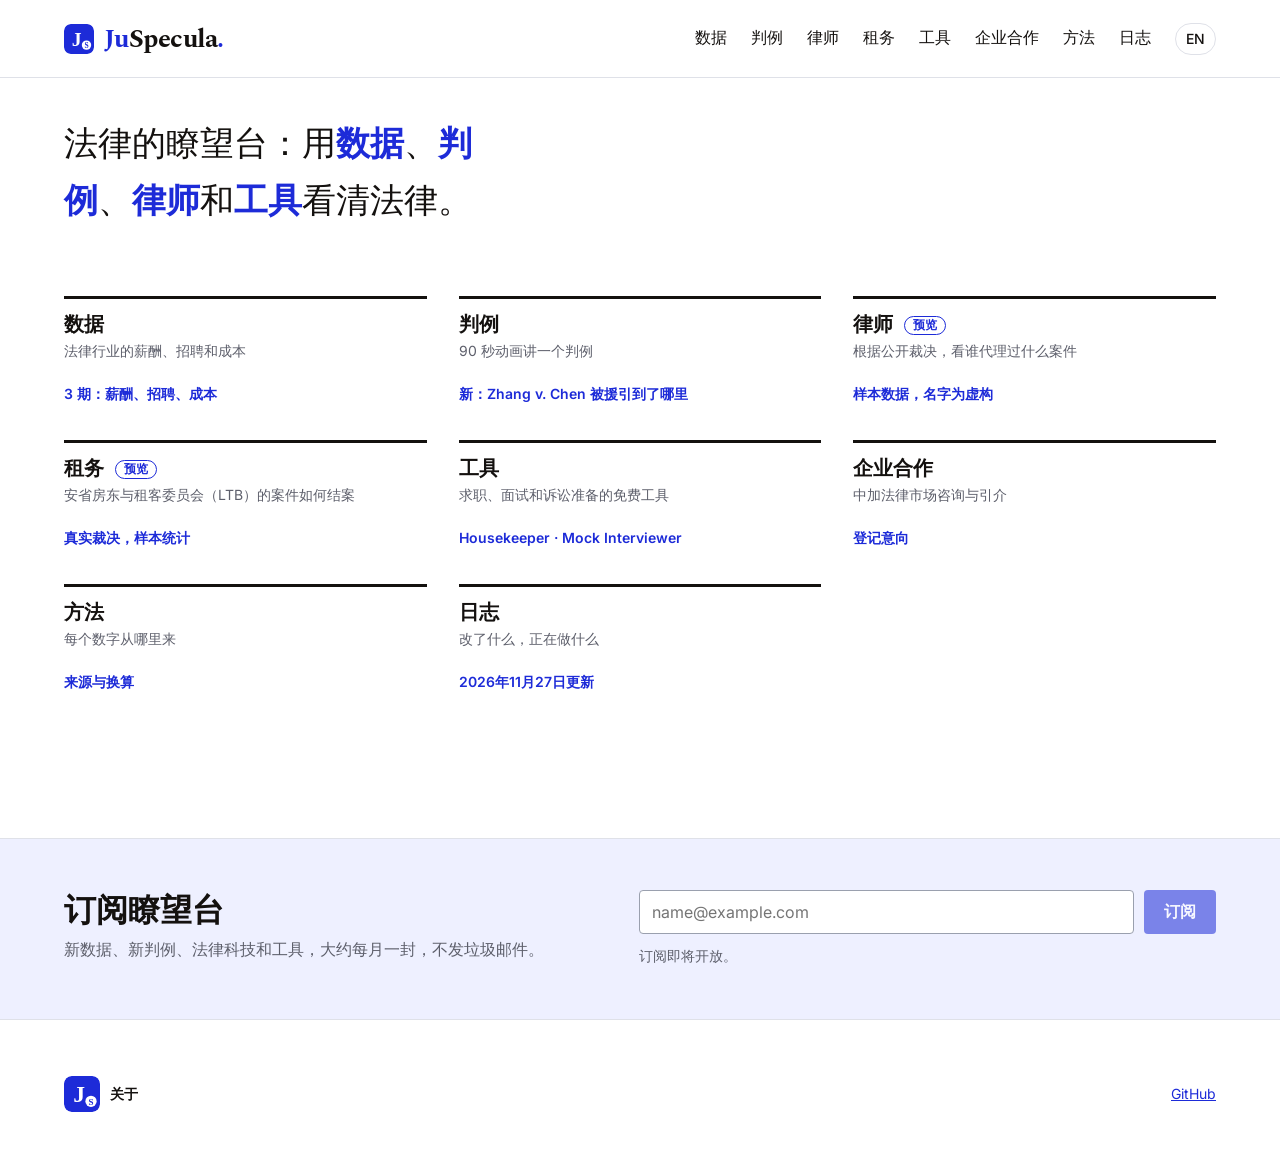
==== zh/index.html @ 6f56e2dc "Redesign: new J+S logo, Business page, newsletter sign-up, Chinese edition at /zh/ Split styles and " ====
<!DOCTYPE html>
<html lang="zh-Hans">
<head>
<meta charset="utf-8">
<meta name="viewport" content="width=device-width, initial-scale=1">
<title>JuSpecula · 法律瞭望台</title>
<meta name="description" content="法律瞭望台：法律市场数据、判例解读、法律科技观察和免费工具，每个数字都有出处。">
<meta property="og:title" content="JuSpecula · 法律瞭望台">
<meta property="og:description" content="法律市场数据、判例解读、法律科技观察和免费工具，每个数字都有出处。">
<meta property="og:type" content="website">
<meta property="og:url" content="https://juspecula.com/zh/">
<link rel="canonical" href="https://juspecula.com/zh/">
<link rel="alternate" hreflang="en" href="https://juspecula.com/">
<link rel="alternate" hreflang="zh-Hans" href="https://juspecula.com/zh/">
<link rel="icon" href="../logo.svg" type="image/svg+xml">
<link rel="apple-touch-icon" href="../apple-touch-icon.png">
<link rel="preconnect" href="https://fonts.googleapis.com">
<link href="https://fonts.googleapis.com/css2?family=Spectral:wght@500;700&family=Inter:wght@400;500;600&display=swap" rel="stylesheet">
<link rel="stylesheet" href="../style.css">
</head>
<body>
<nav aria-label="主导航">
  <a class="logo" href="#home"><img class="mark" src="../logo.svg" alt="" width="30" height="30"><b class="wm"><span>Ju</span>Specula<span>.</span></b></a>
  <a class="l" href="#data">数据</a>
  <a class="l" href="#cases">判例</a>
  <a class="l" href="#lawyers">律师</a>
  <a class="l" href="#ltb">租务</a>
  <a class="l" href="#tools">工具</a>
  <a class="l" href="#business">企业合作</a>
  <a class="l" href="#method">方法</a>
  <a class="l" href="#log">日志</a>
  <a class="lang" href="../" hreflang="en" lang="en">EN</a>
</nav>

<main id="top">
<section class="band intro view" id="home">
  <div class="wrap">
    <p class="lede">法律的瞭望台：用<b>数据</b>、<b>判例</b>、<b>律师</b>和<b>工具</b>看清法律。</p>
    <ul class="toc">
      <li><a href="#data"><b>数据</b><span>法律行业的薪酬、招聘和成本</span><em>3 期：薪酬、招聘、成本</em></a></li>
      <li><a href="#cases"><b>判例</b><span>90 秒动画讲一个判例</span><em>新：Zhang v. Chen 被援引到了哪里</em></a></li>
      <li><a href="#lawyers"><b>律师 <span class="pill">预览</span></b><span>根据公开裁决，看谁代理过什么案件</span><em>样本数据，名字为虚构</em></a></li>
      <li><a href="#ltb"><b>租务 <span class="pill">预览</span></b><span>安省房东与租客委员会（LTB）的案件如何结案</span><em>真实裁决，样本统计</em></a></li>
      <li><a href="#tools"><b>工具</b><span>求职、面试和诉讼准备的免费工具</span><em>Housekeeper · Mock Interviewer</em></a></li>
      <li><a href="#business"><b>企业合作</b><span>中加法律市场咨询与引介</span><em>登记意向</em></a></li>
      <li><a href="#method"><b>方法</b><span>每个数字从哪里来</span><em>来源与换算</em></a></li>
      <li><a href="#log"><b>日志</b><span>改了什么，正在做什么</span><em>2026年11月27日更新</em></a></li>
    </ul>
  </div>
</section>

<section class="band view" id="data">
  <div class="wrap">
  <div class="sh"><h2>数据</h2><p>数说加拿大法律市场。每期的图表和来源。</p><span class="ct">共 3 期</span></div>
  <p class="ep">第 1 期 · 薪酬</p>
  <div class="hero">
    <div>
      <h3 class="ch">纽约大所的一年级律师，比湾街的七年级律师赚得还多。</h3>
      <p class="dek">大型律所的基本年薪，已换算为加元。</p>
    </div>
    <div>
      <div class="key"><span><i style="background:var(--grey)"></i>第1年</span><span><i style="background:var(--blue)"></i>资深律师</span></div>
      <div class="fig" id="dumb" role="img" aria-label="湾街基本年薪从第1年的 13.5 万加元升到第7年的 27.5 万加元；纽约 Cravath 薪资表从 31.5 万到 58.8 万加元。"></div>
      <p class="src">湾街第1年：Globe and Mail（2025）。湾街第7年：Lateral Law Report。纽约：Cravath 公布的薪资表，22.5 万至 42 万美元，按 1 美元 = 1.40 加元换算（2026年10月26日）；最高一档为最资深的律师年级。</p>
    </div>
    <div class="figs">
      <div><b>$59.76</b><span>加拿大律师时薪中位数（Job Bank）</span></div>
      <div><b>86%</b><span>湾街实习生留用率，不含主动放弃者（Precedent 2026）</span></div>
      <div><b>$1,550</b><span>安省 articling 周薪中位数（NALP 2025）</span></div>
      <div><b>US$4,327</b><span>Cravath 暑期实习周薪</span></div>
    </div>
  </div>
  <div class="two sub">
    <div>
      <h3 class="ch">阿尔伯塔的律师，薪酬中位数全国最高。</h3>
      <p class="dek">各省律师（NOC 41101）时薪中位数，涵盖所有执业类型。安省中位数约为每年 13.6 万加元。</p>
      <p class="src">来源：Job Bank，2025年11月更新，2023–24 年数据。年薪按每年 2,080 个带薪小时计算。</p>
    </div>
    <div class="rows" id="prov"></div>
  </div>

  <p class="ep gap">第 2 期 · 招聘</p>
  <div class="two">
    <div>
      <h3 class="ch">九所法学院里，至少每五名学生就有一人拿到多伦多 2L 暑期实习。</h3>
      <p class="dek">2026 年暑期录用人数占各校二年级学生的比例。</p>
      <p class="src">来源：Ultra Vires 2026 招聘调查。120 家雇主中有 64 家回复，因此数字为下限。麦吉尔的学生大多在蒙特利尔求职，所以多伦多比例偏低。</p>
    </div>
    <div class="rows" id="schools"></div>
  </div>
  <div class="two sub">
    <div>
      <h3 class="ch">多伦多律所招收的一年级暑期生，比 2022 年前多了约 50%。</h3>
      <p class="dek">2013 到 2021 年，1L 暑期录用平均每年 52 人；2022 到 2026 年平均每年 79 人。</p>
      <p class="src">来源：Ultra Vires 历年招聘调查，按暑期年份统计。2026 年只覆盖 19 家律所中的 12 家，因此为下限。</p>
    </div>
    <div>
      <div class="yr tall" id="onel" role="img" aria-label="2013 至 2026 年多伦多 1L 暑期录用人数，从 44 人增至 80 人。"></div>
      <div class="yl" id="onely"></div>
    </div>
  </div>

  <p class="ep gap">第 3 期 · 成本</p>
  <div class="two">
    <div>
      <h3 class="ch">国际学生的学费，大约是本地学生的两到三倍半。</h3>
      <p class="dek">JD 一年学费，单位为加元。</p>
      <div class="key"><span><i style="background:var(--grey)"></i>本地学生</span><span><i style="background:var(--blue)"></i>国际学生</span></div>
      <p class="src">来源：各校官网，2026–27 学年；女王大学为 2025–26 学年。本地学费为本省学生标准。卡尔加里为估算值，含杂费；其他学校不含杂费。</p>
    </div>
    <div class="rows" id="tuition"></div>
  </div>
  <div class="figs" style="margin-top:28px">
    <div><b>$5,055</b><span>安省执照申请费（税前，2026–27，安省律师协会）</span></div>
    <div><b>$865</b><span>安省两门执照考试，每门费用</span></div>
    <div><b>$2,034</b><span>多伦多两居室平均月租（CMHC 2025）</span></div>
  </div>
  </div>
</section>

<section class="band view" id="cases">
  <div class="wrap">
    <div class="sh"><h2>判例</h2><p>法律短片。每期都附上案号和要点。</p><span class="ct">已发布 1 期 · 制作中 1 期</span></div>
    <div class="case">
      <div>
        <span class="tag">已发布 · 2026年10月27日</span>
        <h3>Moffatt v. Air Canada</h3>
        <p>航空公司的聊天机器人向乘客给出了错误的丧亲票价信息。航空公司辩称机器人应为自己的话负责，审裁处不认同，判航空公司承担责任。</p>
        <p class="src">这是小额争议审裁处的裁决，对法院有参考价值，但没有约束力。</p>
      </div>
      <div class="cite">2024 BCCRT 149</div>
    </div>
    <div class="case nt">
      <div>
        <span class="tag">制作中 · 援引地图见下方</span>
        <h3>Zhang v. Chen</h3>
        <p>卑诗省一名律师在法庭上引用了 ChatGPT 编造的判例。法院是怎么处理的？</p>
      </div>
      <div class="cite">2024 BCSC 285</div>
    </div>

    <div class="sub" id="zc-block">
      <p class="ep">这份判决之后被谁援引</p>
      <div class="two">
        <div>
          <h3 class="ch">两年来，已有 25 份裁决因虚假判例援引 Zhang v. Chen，其中 21 份来自卑诗省以外。</h3>
          <p class="dek">A2AJ 引用索引中所有援引 2024 BCSC 285 的裁决，按法院或审裁机构及日期排列。第一个援引它的不是卑诗省法院，而是判决六个月后的商标异议委员会。</p>
        </div>
        <div class="figs" id="zc-figs"></div>
      </div>
      <div class="key" style="margin-top:28px"><span><i style="background:var(--blue)"></i>因虚构或 AI 生成的判例而援引</span><span><i style="background:var(--grey)"></i>因其他原因援引</span></div>
      <div class="fig zc" id="zc" role="img" aria-label="2024年2月至2026年11月援引 Zhang v. Chen 的 26 份裁决时间线，按机构分组：商标异议委员会 9 份，联邦法院 8 份，卑诗省最高法院 4 份，卑诗省上诉法院、联邦公共部门劳资委员会、加拿大劳资关系委员会、律师协会审裁处和房东与租客委员会各 1 份。"></div>
      <p class="src">来源：A2AJ 加拿大法律数据引用索引，2026年11月26日核查：共 26 份裁决援引 2024 BCSC 285。我们逐一阅读了援引处的上下文：25 份涉及虚构或 AI 生成的判例；1 份（2025 BCSC 2134）援引的是该判决关于家事诉讼费用的分析。A2AJ 并未收录所有法院（不含安省高等法院），因此数字为下限。Zhang v. Chen 本身是家事案件，本图只展示后续裁决如何援引它。房东与租客委员会案件不列出当事人姓名。</p>
      <details class="all">
        <summary>全部 26 份裁决及链接</summary>
        <table class="fl stack"><thead><tr><th>日期</th><th>法院或审裁机构</th><th>裁决</th><th>案号</th></tr></thead><tbody id="zc-list"></tbody></table>
      </details>
    </div>
  </div>
</section>

<section class="band view" id="lawyers">
  <div class="wrap">
    <div class="sh"><h2>律师</h2><p>了解你的律师：根据公开裁决，看谁真正代理过这类案件。</p><span class="ct">原型 · 样本数据</span></div>
    <div class="finder">
      <div class="fl">
        <label for="lq" class="lab">搜索姓名或律所</label>
        <input id="lq" type="search" placeholder="例如 Example LLP" autocomplete="off">
        <label for="la" class="lab">业务领域</label>
        <select id="la"><option value="">全部领域</option></select>
        <ul class="ll" id="ll"></ul>
      </div>
      <article class="prof card" id="prof" aria-live="polite"></article>
    </div>
    <p class="src">样本资料使用虚构姓名和占位案号，仅用于展示版式。正式资料将根据安省和联邦已公开的裁决生成。</p>
    <div class="two sub">
      <div><h3 class="ch">律师资料展示什么，不展示什么。</h3></div>
      <dl>
        <dt>展示</dt><dd>该律师作为代理律师出现的裁决，按年份、法院和业务领域统计，并附每份裁决的链接。</dd>
        <dt>不展示</dt><dd>胜率或评分。案件结果取决于事实和当事人，打分只会误导。</dd>
        <dt>执照</dt><dd>资料不能证明对方持有执照。聘请前请先查询安省律师协会的名录。</dd>
        <dt>更正</dt><dd>律师可以要求我们更正或更新其资料中的任何内容。</dd>
      </dl>
    </div>
  </div>
</section>

<section class="band view" id="ltb">
  <div class="wrap">
    <div class="sh"><h2>租务</h2><p>从公开裁决看安省房东与租客委员会（LTB）。</p><span class="ct">原型 · 样本统计</span></div>
    <div class="two">
      <div>
        <h3 class="ch">样本中三分之二的欠租案件，是由公司或公共机构提起的。</h3>
        <p class="dek">2026年7月31日裁决的 50 宗欠租驱逐申请中，有 33 宗由公司、房地产信托（REIT）、住房机构或市政府提起。</p>
        <p class="src">来源：经 A2AJ 加拿大法律数据获取的 LTB 裁决（安省开放政府许可）。一天 50 份裁决只是示例，不是估算。完整统计将基于全部 <span id="ltb-total"></span> 份裁决。</p>
      </div>
      <div class="figs" id="ltb-figs"></div>
    </div>

    <div class="sub">
      <p class="ep">欠租案件怎么走</p>
      <h3 class="ch">因欠租驱逐租客，要过五道关。</h3>
      <p class="dek">每份裁决都用固定的句式回答这些问题，所以可以统计。完整数据处理完后，每个分支都会标上数量。</p>
      <div class="tree" role="img" aria-label="L1 申请的决策树：N4 通知是否有效、欠租是否付清、第 82 条问题、第 83(3) 条严重违约，最后是第 83(1) 条的裁量，共四种结果。">
        <svg viewBox="0 40 760 590" aria-hidden="true">
          <defs><marker id="ar" viewBox="0 0 10 10" refX="9" refY="5" markerWidth="6" markerHeight="6" orient="auto-start-reverse"><path d="M0 0L10 5L0 10z" style="fill:var(--grey);stroke:none"/></marker></defs>
          <path d="M250 104V136" marker-end="url(#ar)"/><path d="M250 184V216" marker-end="url(#ar)"/><path d="M250 264V300" marker-end="url(#ar)"/><path d="M250 356V392" marker-end="url(#ar)"/><path d="M250 440V472" marker-end="url(#ar)"/>
          <path d="M400 160H480" marker-end="url(#ar)"/><path d="M400 240H480" marker-end="url(#ar)"/><path d="M400 416H480" marker-end="url(#ar)"/>
          <path d="M250 520V546M107 546H653"/><path d="M107 546V568" marker-end="url(#ar)"/><path d="M289 546V568" marker-end="url(#ar)"/><path d="M471 546V568" marker-end="url(#ar)"/><path d="M653 546V568" marker-end="url(#ar)"/>
          <rect x="100" y="56" width="300" height="48" rx="6"/><text x="250" y="85" text-anchor="middle">房东提交 L1 申请</text>
          <rect x="100" y="136" width="300" height="48" rx="6"/><text x="250" y="165" text-anchor="middle">N4 通知有效吗？</text>
          <rect x="100" y="216" width="300" height="48" rx="6"/><text x="250" y="245" text-anchor="middle">租客在期限前付清了吗？</text>
          <rect x="100" y="300" width="300" height="56" rx="6"/><text x="250" y="324" text-anchor="middle">租客提出维修问题（第 82 条）？</text><text class="q" x="250" y="344" text-anchor="middle">须事先以书面形式提出</text>
          <rect x="100" y="392" width="300" height="48" rx="6"/><text x="250" y="421" text-anchor="middle">房东严重违约（第 83(3) 条）？</text>
          <rect class="hi" x="100" y="472" width="300" height="48" rx="6"/><text x="250" y="501" text-anchor="middle" style="font-weight:600">审裁员酌情决定（第 83(1) 条）</text>
          <rect x="480" y="136" width="256" height="48" rx="6"/><text x="608" y="165" text-anchor="middle">申请被驳回</text>
          <rect x="480" y="216" width="256" height="48" rx="6"/><text x="608" y="245" text-anchor="middle">通知无效，租约继续</text>
          <rect x="480" y="392" width="256" height="48" rx="6"/><text x="608" y="421" text-anchor="middle">必须拒绝驱逐</text>
          <text class="q" x="440" y="152" text-anchor="middle">no</text><text class="q" x="440" y="232" text-anchor="middle">yes</text><text class="q" x="440" y="408" text-anchor="middle">yes</text>
          <text class="q" x="260" y="206">yes</text><text class="q" x="260" y="290">no</text><text class="q" x="260" y="462">no</text>
          <rect x="24" y="568" width="166" height="48" rx="6"/><text x="107" y="597" text-anchor="middle">拒绝驱逐</text>
          <rect x="206" y="568" width="166" height="48" rx="6"/><text x="289" y="597" text-anchor="middle">分期还款</text>
          <rect x="388" y="568" width="166" height="48" rx="6"/><text x="471" y="597" text-anchor="middle">延迟驱逐</text>
          <rect x="570" y="568" width="166" height="48" rx="6"/><text x="653" y="597" text-anchor="middle">标准驱逐令</text>
        </svg>
      </div>
      <p class="src">很多案件在调解后以双方同意的方式提前结束。即使发出标准驱逐令，租客在执达官执行前付清全部欠款，仍可使其失效（第 74(11) 条，每段租约限一次）。</p>
    </div>

    <div class="sub">
      <p class="ep">裁决里说什么有用</p>
      <h3 class="ch">审裁员一再要求租客做到这三件事。</h3>
      <div class="quotes" id="ltb-quotes"></div>
      <p class="src">引文保留裁决的英文原文。</p>
    </div>

    <div class="two sub">
      <div>
        <p class="ep">申请人榜单</p>
        <h3 class="ch">谁提起的驱逐申请最多。</h3>
        <p class="dek">参照安省「阳光榜」的公开名单：在委员会提起申请最多的机构，按申请类型和结果统计。</p>
        <dl style="margin-top:20px">
          <dt>列名</dt><dd>已裁决申请达 25 宗或以上的公司房东、房地产信托、住房机构和公共机构。</dd>
          <dt>只计数</dt><dd>代理人：按申请类型统计出庭次数，不计胜率。</dd>
          <dt>不列名</dt><dd>租客和个人房东。即使裁决中印有姓名，也不列出。</dd>
          <dt>措辞</dt><dd>用「已裁决申请」而不是「驱逐」：很多裁决允许租客通过付款保住住处。</dd>
        </dl>
      </div>
      <div>
        <table class="fl"><thead><tr><th>房东 <span class="pill">样本</span></th><th style="text-align:right">L1 裁决，2026年7月31日</th></tr></thead><tbody id="ltb-filers"></tbody></table>
        <p class="src">基于同一批 50 份裁决的预览，仅展示版式。每家两份不构成排名，正式榜单要等完整数据。</p>
      </div>
    </div>
  </div>
</section>

<section class="band view" id="tools">
  <div class="wrap">
    <div class="sh"><h2>工具</h2><p>免费开源的申请和面试工具。</p><span class="ct">2 个工具 · 2026年11月24日更新</span></div>
    <div class="card">
      <div class="mihead">
        <div class="iv" aria-hidden="true"><svg viewBox="16 18 88 88" aria-hidden="true" focusable="false">
  <defs><clipPath id="rivc"><circle cx="60" cy="60" r="58"/></clipPath></defs>
  <g clip-path="url(#rivc)">
    <rect width="120" height="120" class="iv-bg"/>
    <path d="M14 124 C16 96 34 84 60 84 C86 84 104 96 106 124 Z" class="iv-coat"/>
    <path d="M60 84 L49 86 L60 112 L71 86 Z" class="iv-shirt"/>
    <path d="M60 92 L56 98 L60 113 L64 98 Z" class="iv-tie"/>
    <path d="M30 124 C31 104 40 94 52 89 L60 112 Z" class="iv-lapel"/>
    <rect x="52" y="68" width="16" height="18" rx="6" class="iv-skin-shade"/>
    <g class="iv-head">
      <ellipse cx="60" cy="52" rx="21" ry="24" class="iv-skin"/>
      <path d="M60 28 C46 28 38 36 38 50 C38 52 39 55 40 56 C41 46 46 40 56 39 C64 38 74 40 80 47 C81 50 82 53 81 56 C83 52 83 48 82 44 C79 33 71 28 60 28 Z" class="iv-hair"/>
      <path d="M40 56 C39 60 40 63 42 64 L41 54 Z M80 56 C81 60 80 63 78 64 L79 54 Z" class="iv-skin-shade"/>
      <g class="iv-eyes"><circle cx="52" cy="54" r="2.2" class="iv-ink"/><circle cx="68" cy="54" r="2.2" class="iv-ink"/></g>
      <g class="iv-glasses" fill="none"><rect x="44" y="48" width="15" height="12" rx="4"/><rect x="61" y="48" width="15" height="12" rx="4"/><path d="M59 53 L61 53"/></g>
      <path d="M48 45 L56 44 M64 44 L72 45" class="iv-brow"/>
      <path d="M60 58 L58 64 L61 64" fill="none" class="iv-nose"/>
      <g class="iv-mouth"><path d="M54 69 Q60 72 66 69" class="iv-lips" fill="none"/><ellipse cx="60" cy="70" rx="4" ry="2.6" class="iv-open"/></g>
    </g>
  </g>
</svg></div>
        <div>
          <span class="tag">免费 · 开源 · MIT 许可 · v1.1.0</span>
          <h3 class="ch" style="margin-top:6px">Mock Interviewer</h3>
          <p class="dek" style="margin-top:6px">任何 AI 都能执行的三步面试准备法，加上一个单文件练习室：面试官会提问、倾听并追问。</p>
        </div>
      </div>
      <ol class="steps">
        <li><b>研究岗位</b><span>律所做什么、谁来面试、考察什么。</span></li>
        <li><b>认识自己</b><span>把简历变成能回答他们问题的故事。</span></li>
        <li><b>反复演练</b><span>计时逐题作答，再复盘：把准备的内容和实际说的对照来看。</span></li>
      </ol>
      <p class="h4" style="margin-top:26px">用你已经在用的 AI 就行</p>
      <table class="ways stack">
        <thead><tr><th>你的 AI</th><th>用法</th><th>设置</th></tr></thead>
        <tbody>
          <tr><td data-l="你的 AI">ChatGPT、Gemini、Claude、DeepSeek、Kimi、通义千问、豆包等任意聊天 AI</td><td data-l="用法">粘贴一个文件</td><td data-l="设置">无需设置</td></tr>
          <tr><td data-l="你的 AI">Claude Code、Codex、Gemini CLI、Copilot、Cursor 等智能体</td><td data-l="用法">Agent Skill</td><td data-l="设置">一条命令</td></tr>
          <tr><td data-l="你的 AI">任何 MCP 客户端：Claude Desktop、Cursor、Codex、VS Code…</td><td data-l="用法">MCP 服务器</td><td data-l="设置">几行配置</td></tr>
        </tbody>
      </table>
      <p class="src" style="margin-top:14px">练习室可以不连接 AI：填入你自己的密钥可获得实时追问和评分；不连接的话，任何数据都不会离开你的电脑。录音从不上传。</p>
      <div class="btns">
        <a class="btn" href="https://github.com/Frikasong/mock-interviewer">在 GitHub 获取</a>
        <a class="btn ghost2" href="https://github.com/Frikasong/mock-interviewer/blob/main/portable/interview-prep.md">英文单文件版</a>
        <a class="btn ghost2" href="https://github.com/Frikasong/mock-interviewer/blob/main/portable/interview-prep-zh.md">中文单文件版</a>
      </div>
    </div>
    <div class="card" style="margin-top:24px">
      <span class="tag">免费 · 开源 · v2.2 · 为 LTB 的租客设计</span>
      <h3 class="ch" style="margin-top:6px">Housekeeper</h3>
      <p class="dek" style="margin-top:6px">生成可直接用于听证的证据册：封面、目录、编号分页。2.2 版新增：根据真实 LTB 裁决整理的清单、分期还款计划生成器、第 82 和 83 条专页，以及类似裁决搜索。</p>
      <ol class="steps">
        <li><b>抓住重点</b><span>委员会在这类案件中看重什么，附真实裁决。</span></li>
        <li><b>准备材料</b><span>维修问题、还款计划、个人情况，各占一页。</span></li>
        <li><b>汇编成册</b><span>上传照片和文件，得到一份编好页码的 PDF。</span></li>
      </ol>
      <div class="btns"><a class="btn" href="https://github.com/Frikasong/Housekeeper">在 GitHub 获取</a></div>
    </div>
  </div>
</section>

<section class="band view" id="method">
  <div class="wrap">
  <div class="sh"><h2>方法</h2><p>每个数字都有出处；换算或估算的数字会注明。</p><span class="ct">2026年11月更新</span></div>
  <div class="two">
    <dl>
      <dt>薪酬数据</dt><dd>Job Bank（NOC 41101）、NALP Canada 2025 薪酬调查、Precedent 2026、Cravath、The Globe and Mail。</dd>
      <dt>招聘</dt><dd>Ultra Vires 招聘调查（由雇主自报，因此为下限）、安省律师协会。</dd>
      <dt>成本</dt><dd>各法学院学费页面、安省律师协会收费表、CMHC 2025 租赁市场报告。</dd>
      <dt>LTB 裁决</dt><dd>A2AJ 加拿大法律数据（约克大学），依据安省开放政府许可转载安省数据目录中的 LTB 裁决。字段按规则从裁决文本中提取，代码在 Housekeeper 仓库中。</dd>
      <dt>援引</dt><dd>A2AJ 引用索引，列出其收录范围内援引某份裁决的所有裁决。每份裁决为什么援引，是人工阅读援引处上下文判断的。</dd>
      <dt>换算</dt><dd>1 美元 = 1.40 加元（2026年10月26日）。时薪按 2,080 小时换算为年薪。</dd>
      <dt>非法律意见</dt><dd>本站内容是关于法律行业的一般信息，不构成法律意见。</dd>
    </dl>
    <p class="dek" style="margin:0">发现数字有误，或者有更好的来源？告诉我们，我们会公开更正。</p>
  </div>
  </div>
</section>
<section class="band view" id="business">
  <div class="wrap">
    <div class="sh"><h2>企业合作</h2><p>中加法律市场咨询与引介。</p><span class="ct">筹备中 · 欢迎登记意向</span></div>
    <p class="lede">业务横跨<b>中国</b>和<b>加拿大</b>？我们帮你看懂法律市场，找到合适的律师。</p>
    <div class="who">
      <div><b>出海加拿大的中国企业</b><span>设立公司、招聘、租赁、合同、纠纷：每一步要花多少钱、该找谁。</span></div>
      <div><b>有加拿大业务的国内律所</b><span>为客户的案件找到经验对口的加拿大律师。</span></div>
      <div><b>关注中国市场的加拿大律所和企业</b><span>中国法律市场怎么运作，中国客户期待什么。</span></div>
    </div>
    <div class="two sub">
      <div><h3 class="ch">我们将提供什么。</h3></div>
      <dl>
        <dt>市场简报</dt><dd>两地的收费、周期、监管机构和行业惯例，有出处、讲人话，中英文皆可。</dd>
        <dt>律师推荐名单</dt><dd>根据客观、可核查的事实匹配律师：代理过的裁决、业务领域、语言、地点和收费区间。</dd>
        <dt>沟通协调</dt><dd>弥合客户与律师之间的语言和工作文化差异：案情简报、翻译审校和项目跟进。</dd>
        <dt>报告与培训</dt><dd>为律所和企业法务团队提供法律市场报告和 AI 工作坊。</dd>
      </dl>
    </div>
    <div class="two sub">
      <div><h3 class="ch">我们的原则。</h3></div>
      <dl>
        <dt>不提供法律意见</dt><dd>法律意见由你聘请的律师提供。我们帮你找到他们，并和他们顺畅合作。</dd>
        <dt>不收律师转介费</dt><dd>我们从不向律师收取费用或佣金。付费的是你，所以名单只为你着想。</dd>
        <dt>可以核查</dt><dd>每一个推荐都基于你自己也能查阅的公开记录。</dd>
      </dl>
    </div>
    <div class="card sub nl-card">
      <h3 class="ch">目前暂不承接项目。</h3>
      <p class="dek">留下邮箱，开放时我们会第一时间通知你。</p>
      <form class="nl" data-tag="business-zh" aria-label="登记意向">
        <label class="sr" for="nl-biz">邮箱</label>
        <input id="nl-biz" type="email" name="email" placeholder="name@company.com" autocomplete="email" required>
        <button class="btn" type="submit">登记意向</button>
        <p class="nl-msg" role="status"></p>
      </form>
    </div>
  </div>
</section>
<section class="band view" id="about">
  <div class="wrap about">
    <div class="sh"><h2>关于</h2><p>JuSpecula 是什么，由谁制作。</p><span class="ct">JuSpecula</span></div>
    <p class="lede">JuSpecula 由两个拉丁词组成：<b>jus</b>，法；<b>specula</b>，瞭望台。</p>
    <p>这里是站得高一点看法律的地方：法律市场的薪酬和招聘、案件如何裁决和被援引、法律科技正在改变什么，以及帮助人们应对这些的免费工具。</p>
    <dl style="margin:28px 0">
      <dt>数据</dt><dd>每个数字都有出处，换算或估算的会注明。详见「方法」。</dd>
      <dt>判例</dt><dd>用大白话解读裁决，附案号和判决的真正要点。</dd>
      <dt>工具</dt><dd>免费开源，为学生、求职者和自行诉讼的人而做。</dd>
      <dt>非法律意见</dt><dd>JuSpecula 提供的是关于法律和法律行业的一般信息，不构成法律意见。</dd>
    </dl>
    <p>JuSpecula 由杨馥坤（Fukun Yang）制作。她是约克大学奥斯古德法学院（Osgoode Hall Law School）的 JD 学生，有大陆法系和普通法系两边的工作经历。</p>
    <p>发现错误，或者想推荐数据来源或工具？欢迎在 <a href="https://github.com/Frikasong">GitHub</a> 联系我们。</p>
  </div>
</section>
<section class="band view" id="log">
  <div class="wrap">
    <div class="sh"><h2>日志</h2><p>JuSpecula 公开建设。最新的改动排在最前。</p><span class="ct">2026年11月27日更新</span></div>
    <ol class="lg" id="lg"></ol>
  </div>
</section>
</main>

<section class="band subscribe" aria-labelledby="sub-h">
  <div class="wrap sub-wrap">
    <div><h2 id="sub-h" class="sub-h">订阅瞭望台</h2><p class="dek">新数据、新判例、法律科技和工具，大约每月一封，不发垃圾邮件。</p></div>
    <form class="nl" data-tag="newsletter-zh" aria-label="订阅">
      <label class="sr" for="nl-main">邮箱</label>
      <input id="nl-main" type="email" name="email" placeholder="name@example.com" autocomplete="email" required>
      <button class="btn" type="submit">订阅</button>
      <p class="nl-msg" role="status"></p>
    </form>
  </div>
</section>

<footer class="band">
  <div class="wrap fwrap"><a class="flogo" href="#about" aria-label="关于 JuSpecula"><img src="../logo.svg" alt="" width="36" height="36"><span>关于</span></a><a href="https://github.com/Frikasong">GitHub</a></div>
</footer>

<script src="../data.js"></script>
<script src="../app.js"></script>
</body>
</html>
---- style.css ----
/* VOICE work: a law-report index for students, sober and exact
   IDEA a law reporter's front matter: headnote, holding, sources
   PICTURE dumbbell chart, first-year to senior pay, Bay Street vs New York
   COLOUR white, ink #14110f, ultramarine #1d2bd8, cool grey; night #0d0e18
   TYPE Spectral 700 display + Inter text
   LAYOUT nav strip, finding across top, full-width chart, figures row; stacks under 600 */
:root{color-scheme:light dark;--bg:light-dark(#ffffff,#0d0e18);--ink:light-dark(#14110f,#ecebf3);--mute:light-dark(#5d5f6b,#a3a5b6);--line:light-dark(#dfe1e8,#262838);--blue:light-dark(#1d2bd8,#8d96ff);--soft:light-dark(#eef0ff,#161a3a);--grey:light-dark(#9aa0ae,#5e6278)}
:root[data-theme=light]{color-scheme:light}
:root[data-theme=dark]{color-scheme:dark}
*{box-sizing:border-box;min-width:0}
html,body{margin:0}
body{background:var(--bg);color:var(--ink);font:16px/1.55 Inter,system-ui,sans-serif;overflow-x:clip}
a{color:var(--blue)}
.wrap{max-width:1240px;margin:0 auto}
.band{padding-block:clamp(28px,4vw,64px);padding-inline:max(5vw,16px)}
nav{display:flex;flex-wrap:wrap;align-items:center;gap:8px 24px;padding:14px max(5vw,16px);border-bottom:1px solid var(--line)}
.logo{font:700 26px/1 Spectral,Georgia,serif;letter-spacing:-.02em;margin-right:auto;color:var(--ink);text-decoration:none}
.logo span{color:var(--blue)}
nav a.l{color:var(--ink);text-decoration:none;font-weight:500;padding:10px 0}
nav a.l:hover,nav a.l:focus-visible{color:var(--blue)}
h1,h2{font-family:Spectral,Georgia,serif;font-weight:700;letter-spacing:-.02em;line-height:1.05;text-wrap:balance;margin:0}
h1{font-size:clamp(32px,4.6vw,52px);max-width:22ch}
h2{font-size:clamp(28px,3.4vw,40px)}
.dek{color:var(--mute);max-width:62ch;margin:14px 0 0}
.hero{display:grid;gap:28px}
.fig{position:relative;min-height:300px;border-top:2px solid var(--ink);padding-top:8px}
.fig>svg{position:absolute;inset:8px 0 0;width:100%;height:calc(100% - 8px)}
svg text{font:14px Inter,sans-serif;fill:var(--ink);paint-order:stroke;stroke:var(--bg);stroke-width:4px}
.key{display:flex;flex-wrap:wrap;gap:6px 20px;font-size:14px;color:var(--mute)}
.key i{display:inline-block;width:10px;height:10px;border-radius:50%;margin-right:6px;vertical-align:middle}
.figs{display:grid;grid-template-columns:repeat(auto-fit,minmax(13em,1fr));gap:0;border-top:1px solid var(--line)}
.figs div{padding:18px 18px 18px 0;border-bottom:1px solid var(--line)}
.figs b{display:block;font:700 clamp(28px,3.2vw,38px)/1.1 Spectral,Georgia,serif;white-space:nowrap}
.figs span{font-size:14px;color:var(--mute)}
.blue{background:var(--soft)}
.two{display:grid;grid-template-columns:minmax(0,1fr) minmax(0,1.3fr);gap:clamp(24px,4vw,56px);align-items:start}
.rows{display:grid;gap:6px;margin-top:4px}
.row{display:grid;grid-template-columns:7.5em minmax(0,1fr) 4.2em;align-items:center;gap:10px;font-size:15px}
.bar{height:18px;background:var(--grey);border-radius:2px}
.row.hi .bar{background:var(--blue)}
.row.hi{font-weight:600}
.v{text-align:right;font-variant-numeric:tabular-nums;white-space:nowrap}
.src{font-size:13px;color:var(--mute);margin-top:12px}
.card{border:1px solid var(--line);background:var(--soft);border-radius:6px;padding:clamp(20px,3vw,32px)}
.steps{list-style:none;padding:0;margin:18px 0;display:grid;grid-template-columns:repeat(3,minmax(0,1fr));gap:12px}
.steps li{border-top:2px solid var(--blue);padding-top:10px}
.steps b{display:block;font-family:Spectral,Georgia,serif;font-size:20px}
.steps span{font-size:14px;color:var(--mute)}
.btn{display:inline-flex;align-items:center;min-height:44px;padding:0 20px;background:var(--blue);color:#fff;border-radius:4px;text-decoration:none;font-weight:600}
.btn:focus-visible,nav a:focus-visible{outline:3px solid var(--blue);outline-offset:3px}
.btn.ghost{background:transparent;color:var(--blue);border:1px solid var(--blue);margin-left:8px}
.case{display:grid;grid-template-columns:minmax(0,1fr) auto;gap:8px 24px;padding:18px 0;border-top:1px solid var(--line);border-bottom:1px solid var(--line)}
.cite{font-variant-numeric:tabular-nums;white-space:nowrap;color:var(--mute);font-size:14px}
.tag{font-size:13px;color:var(--blue);font-weight:600}
.case h3{font:700 22px/1.2 Spectral,Georgia,serif;margin:2px 0 4px}
.case p{margin:0;color:var(--mute)}
dl{display:grid;grid-template-columns:max-content minmax(0,1fr);gap:8px 20px;margin:0;font-size:15px}
dt{font-weight:600}
dd{margin:0;color:var(--mute)}
footer{border-top:1px solid var(--line);font-size:14px;color:var(--mute)}
.fwrap{display:flex;align-items:center;justify-content:space-between;gap:16px}
.flogo{display:inline-flex;align-items:center;gap:10px;color:var(--ink);text-decoration:none;font-weight:600;min-height:44px}
.flogo svg{width:36px;height:36px;display:block;border-radius:7px}
.flogo:hover span,.flogo:focus-visible span{color:var(--blue)}
.flogo:focus-visible{outline:3px solid var(--blue);outline-offset:3px}
.about{max-width:760px}
.about p{margin:0 0 16px}
.about .lede{margin-bottom:28px}
nav{position:sticky;top:0;z-index:5;background:var(--bg)}
nav a.l{border-bottom:2px solid transparent}
nav a.l.on{color:var(--blue);border-bottom-color:var(--blue)}
section{scroll-margin-top:64px}
.intro{border-bottom:1px solid var(--line);padding-block:clamp(24px,3vw,40px)}
.lede{font:500 clamp(24px,3vw,34px)/1.2 Spectral,Georgia,serif;letter-spacing:-.01em;margin:0 0 22px;max-width:30ch;text-wrap:balance}
.lede b{color:var(--blue);font-weight:700}
.toc{list-style:none;margin:0;padding:0;display:grid;grid-template-columns:repeat(auto-fit,minmax(11em,1fr));gap:12px 20px}
.toc a{display:block;text-decoration:none;color:var(--ink);border-top:3px solid var(--ink);padding:10px 0 4px;min-height:44px}
.toc a:hover b,.toc a:focus-visible b{color:var(--blue)}
.toc b{display:block;font:700 20px/1.2 Spectral,Georgia,serif}
.toc span{font-size:14px;color:var(--mute)}
.sh{display:grid;grid-template-columns:auto minmax(0,1fr) auto;align-items:baseline;gap:6px 24px;border-top:3px solid var(--ink);padding-top:12px;margin-bottom:clamp(24px,3vw,40px)}
.sh p{margin:0;color:var(--mute);font-size:15px}
.ct{font-size:13px;color:var(--blue);font-weight:600;white-space:nowrap}
.ch{font-family:Spectral,Georgia,serif;font-weight:700;letter-spacing:-.02em;line-height:1.1;text-wrap:balance;margin:0;font-size:clamp(26px,3.4vw,40px);max-width:24ch}
.sub{margin-top:clamp(40px,5vw,64px);padding-top:clamp(24px,3vw,36px);border-top:1px solid var(--line)}
.ep{font-size:14px;font-weight:600;color:var(--blue);margin:0 0 14px}
.ep.gap{margin-top:clamp(48px,6vw,80px);padding-top:clamp(24px,3vw,36px);border-top:3px solid var(--ink)}
.row.w{grid-template-columns:5.5em minmax(0,1fr) 5em}
.row.b .bar{background:var(--blue)}
.row.pair{margin-bottom:10px}
.yr.tall{height:170px}
.yr .g i{background:var(--grey)}
.case.nt{border-top:0}
.case .src{margin-top:8px}
.lg{list-style:none;margin:0;padding:0;border-top:1px solid var(--line);max-width:860px}
.lg li{display:grid;grid-template-columns:8em minmax(0,1fr);gap:8px 24px;padding:14px 0;border-bottom:1px solid var(--line)}
.lg time{color:var(--mute);font-size:14px;white-space:nowrap;font-variant-numeric:tabular-nums}
@media(max-width:600px){.lg li{grid-template-columns:minmax(0,1fr);gap:2px}.row.w{grid-template-columns:4.6em minmax(0,1fr) 4.6em}.yr div{font-size:11px}}
@media(min-width:761px){.toc{grid-template-columns:repeat(3,minmax(0,1fr));gap:28px 32px}}
@media(max-width:760px){.toc{grid-template-columns:repeat(2,minmax(0,1fr))}}
@media(max-width:600px){section{scroll-margin-top:120px}nav{gap:0 16px}.logo{flex-basis:100%}nav a.l{font-size:15px}}
.mihead{display:grid;grid-template-columns:auto minmax(0,1fr);gap:22px;align-items:center}
.iv{width:104px;height:104px;border-radius:50%;overflow:hidden;background:#fff}
.iv svg{display:block;width:100%;height:100%}
.iv-bg{fill:#fff}.iv-coat{fill:#1b2470}.iv-lapel{fill:#141b57}.iv-shirt{fill:#fff}.iv-tie{fill:#1d2bd8}
.iv-skin{fill:#e8c3a3}.iv-skin-shade{fill:#d7aa86}.iv-hair{fill:#2a2420}.iv-ink{fill:#1a1614}
.iv-glasses{stroke:#1a1614;stroke-width:2}.iv-brow{stroke:#2a2420;stroke-width:2.4;stroke-linecap:round}
.iv-nose{stroke:#c08f6c;stroke-width:1.6;stroke-linecap:round;stroke-linejoin:round}
.iv-lips{stroke:#8c4b3c;stroke-width:2;stroke-linecap:round}.iv-open{fill:#8c4b3c;opacity:0}
.iv-eyes{transform-box:fill-box;transform-origin:center}
@media(prefers-reduced-motion:no-preference){.iv-eyes{animation:blink 5s infinite}}
@keyframes blink{0%,96%,100%{transform:scaleY(1)}98%{transform:scaleY(.1)}}
.ways{width:100%;border-collapse:collapse;font-size:15px;margin-top:6px}
.ways th{text-align:left;color:var(--mute);font-weight:500;font-size:14px;padding:8px 12px 8px 0;border-bottom:2px solid var(--ink)}
.ways td{padding:12px 12px 12px 0;border-bottom:1px solid var(--line);vertical-align:top}
.ways td:nth-child(2){font-weight:600;white-space:nowrap}
.btns{display:flex;flex-wrap:wrap;gap:10px;margin-top:22px}
.btn.ghost2{background:transparent;color:var(--blue);border:1px solid var(--blue)}
@media(max-width:600px){.mihead{grid-template-columns:minmax(0,1fr)}.iv{width:88px;height:88px}.ways td:nth-child(2){white-space:normal}}
.view[hidden]{display:none}
.view{min-height:calc(100svh - 140px)}
.intro{border-bottom:0}
.toc em{display:block;font-style:normal;font-size:14px;font-weight:600;color:var(--blue);margin-top:18px}
.toc a{padding:14px 0 6px}
.lede{margin-bottom:clamp(28px,5vw,64px)}
.finder{display:grid;grid-template-columns:minmax(0,1fr) minmax(0,2fr);gap:clamp(20px,3vw,40px);align-items:start}
.lab{display:block;font-size:14px;font-weight:600;margin:0 0 6px}
.fl input,.fl select{width:100%;font:16px Inter,sans-serif;min-height:44px;padding:0 12px;border:1px solid var(--grey);border-radius:4px;background:var(--bg);color:var(--ink);margin-bottom:14px}
.fl input:focus-visible,.fl select:focus-visible,.ll button:focus-visible{outline:3px solid var(--blue);outline-offset:2px}
.ll{list-style:none;margin:0;padding:0;border-top:1px solid var(--line)}
.ll button{display:block;width:100%;text-align:left;background:none;border:0;border-bottom:1px solid var(--line);padding:12px 4px;font:15px Inter,sans-serif;color:var(--ink);cursor:pointer;min-height:44px}
.ll button b{display:block;font-weight:600}
.ll button span{font-size:14px;color:var(--mute)}
.ll button[aria-pressed=true]{background:var(--soft)}
.ll button[aria-pressed=true] b{color:var(--blue)}
.ll .none{padding:14px 4px;color:var(--mute)}
.ph{display:flex;flex-wrap:wrap;justify-content:space-between;gap:8px 20px;align-items:baseline}
.ph p{margin:4px 0 0;color:var(--mute)}
.big{font:700 clamp(30px,4vw,44px)/1 Spectral,Georgia,serif;white-space:nowrap}
.pg{display:grid;grid-template-columns:repeat(2,minmax(0,1fr));gap:24px;margin-top:22px}
.yr{display:flex;align-items:flex-end;gap:6px;height:110px;border-bottom:1px solid var(--ink)}
.yr div{flex:1;display:flex;flex-direction:column;justify-content:flex-end;align-items:center;height:100%;font-size:13px}
.yr i{display:block;width:100%;background:var(--blue);border-radius:2px 2px 0 0}
.yl{display:flex;gap:6px;font-size:13px;color:var(--mute)}
.yl span{flex:1;text-align:center}
.h4{font-size:14px;font-weight:600;margin:0 0 10px}
.rec{list-style:none;padding:0;margin:20px 0 0;border-top:1px solid var(--line)}
.rec li{display:flex;justify-content:space-between;gap:12px;padding:9px 0;border-bottom:1px solid var(--line);font-size:15px}
.rec li span{color:var(--mute);white-space:nowrap;font-variant-numeric:tabular-nums}
@media(max-width:760px){.finder,.pg{grid-template-columns:minmax(0,1fr)}}
@media(max-width:760px){.two{grid-template-columns:minmax(0,1fr)}.sh{grid-template-columns:minmax(0,1fr)}}
@media(max-width:600px){.steps{grid-template-columns:minmax(0,1fr)}.row{grid-template-columns:6.5em minmax(0,1fr) 3.8em;font-size:14px}dl{grid-template-columns:minmax(0,1fr)}dd{margin-bottom:8px}.case{grid-template-columns:minmax(0,1fr)}.btn.ghost{margin:10px 0 0}}
@media(prefers-reduced-motion:no-preference){.dot{transition:r .3s}}

.tree{position:relative;border-top:2px solid var(--ink);padding-top:8px;margin-top:24px}
.tree svg{display:block;width:100%;height:auto}
@media(max-width:600px){.tree{overflow-x:auto}.tree svg{min-width:640px}}
.tree text{font:14px Inter,sans-serif;fill:var(--ink)}
.tree .q{fill:var(--mute);font-size:12px}
.tree rect{fill:var(--bg);stroke:var(--grey);stroke-width:1.25}
.tree rect.hi{fill:var(--soft);stroke:var(--blue);stroke-width:2}
.tree path{fill:none;stroke:var(--grey);stroke-width:1.25}
.quotes{display:grid;grid-template-columns:repeat(auto-fit,minmax(16em,1fr));gap:16px;margin-top:8px}
.quote{border-top:2px solid var(--blue);padding-top:12px}
.quote b{display:block;font:700 19px/1.25 Spectral,Georgia,serif;margin-bottom:8px}
.quote blockquote{margin:0 0 8px;color:var(--mute);font-size:15px}
.quote a{font-size:13px;font-variant-numeric:tabular-nums}
table.fl{width:100%;border-collapse:collapse;font-size:15px}
table.fl th{text-align:left;color:var(--mute);font-weight:500;font-size:14px;padding:8px 12px 8px 0;border-bottom:2px solid var(--ink)}
table.fl td{padding:10px 12px 10px 0;border-bottom:1px solid var(--line)}
table.fl td.n{text-align:right;font-variant-numeric:tabular-nums;font-weight:600}
.fig.zc{min-height:440px}
.fig.zc a:focus-visible circle{stroke:var(--ink);stroke-width:3}
.fig.zc circle{cursor:pointer}
@media(max-width:600px){.fig.zc{min-height:620px}}
details.all{margin-top:20px}
details.all summary{cursor:pointer;font-weight:600;min-height:44px;display:flex;align-items:center}
details.all summary:focus-visible{outline:3px solid var(--blue);outline-offset:2px}
td.d{white-space:nowrap;font-variant-numeric:tabular-nums;color:var(--mute)}
.stack td.c{white-space:nowrap;font-variant-numeric:tabular-nums}
@media(max-width:600px){table{font-size:13px}.stack thead{display:none}.stack tr{display:grid;padding-block:10px;border-bottom:1px solid var(--line)}.stack td{display:flow-root;border:0;padding:3px 0;padding-inline-start:8em;text-align:start}.stack td::before{content:attr(data-l);float:inline-start;width:7.5em;margin-inline-start:-8em;white-space:normal;color:var(--mute)}.stack td:empty{display:none}}
.toc b .pill{font-family:Inter,sans-serif;color:var(--blue);font-size:12px;display:inline-block}
.pill{display:inline-block;font-size:12px;font-weight:600;color:var(--blue);border:1px solid var(--blue);border-radius:999px;padding:1px 8px;margin-left:6px;vertical-align:2px}
/* 2026-11 redesign: logo mark, language switch, Business page, newsletter */
.logo{display:inline-flex;align-items:center;gap:10px}
.logo .wm{font-weight:inherit;color:var(--ink)}
.logo .wm span{color:var(--blue)}
.logo .mark{display:block;width:30px;height:30px;border-radius:7px}
.flogo img{display:block;width:36px;height:36px;border-radius:8px}
nav a.lang{display:inline-flex;align-items:center;min-height:32px;padding:0 10px;border:1px solid var(--line);border-radius:999px;color:var(--ink);text-decoration:none;font-size:14px;font-weight:500}
nav a.lang:hover,nav a.lang:focus-visible{border-color:var(--blue);color:var(--blue)}
.who{display:grid;grid-template-columns:repeat(auto-fit,minmax(15em,1fr));gap:16px}
.who div{border-top:3px solid var(--blue);padding-top:12px}
.who b{display:block;font:700 20px/1.25 Spectral,Georgia,serif;margin-bottom:6px}
.who span{font-size:15px;color:var(--mute)}
.sr{position:absolute;width:1px;height:1px;overflow:hidden;clip:rect(0 0 0 0);white-space:nowrap}
.nl{display:flex;flex-wrap:wrap;gap:10px;align-items:flex-start;margin-top:16px}
.nl input{flex:1 1 16em;min-height:44px;padding:0 12px;font:16px Inter,sans-serif;border:1px solid var(--grey);border-radius:4px;background:var(--bg);color:var(--ink)}
.nl input:focus-visible{outline:3px solid var(--blue);outline-offset:2px}
.nl button{border:0;cursor:pointer;font:600 16px Inter,sans-serif}
.nl button:disabled{opacity:.55;cursor:default}
.nl-msg{flex-basis:100%;margin:0;font-size:14px;color:var(--mute);min-height:1em}
.nl-card{margin-top:clamp(40px,5vw,64px)}
.subscribe{border-top:1px solid var(--line);background:var(--soft)}
.sub-wrap{display:grid;grid-template-columns:minmax(0,1fr) minmax(0,1.1fr);gap:clamp(20px,4vw,56px);align-items:center}
.sub-h{font-size:clamp(24px,2.6vw,32px)}
.subscribe .dek{margin-top:8px}
.subscribe .nl{margin-top:0}
@media(max-width:760px){.sub-wrap{grid-template-columns:minmax(0,1fr)}}
:lang(zh) body,:lang(zh) .dek,:lang(zh) p{line-height:1.7}
:lang(zh) h1,:lang(zh) h2,:lang(zh) .ch,:lang(zh) .lede,:lang(zh) .toc b,:lang(zh) .who b,:lang(zh) .figs b{font-family:Spectral,"Songti SC","Noto Serif SC","Source Han Serif SC",serif;letter-spacing:0}
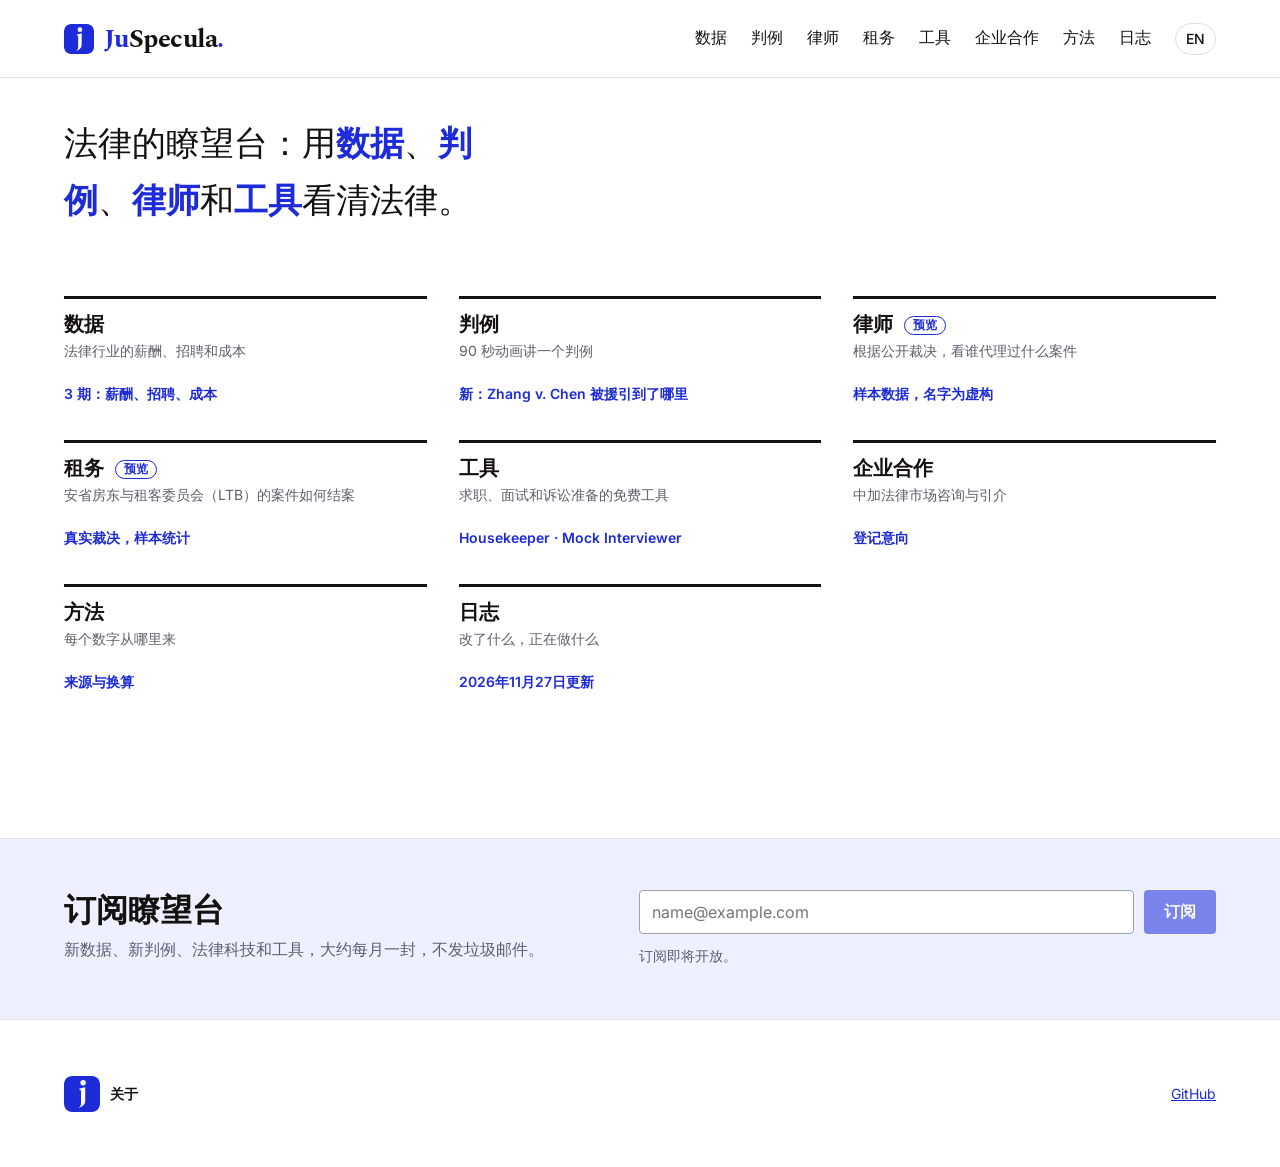
==== commit 16e1992e: "Bust browser cache for the logo files Co-Authored-By: Claude Opus 5.5 <noreply@anthropic.com> Claude" ====
--- a/zh/index.html
+++ b/zh/index.html
@@ -12,15 +12,15 @@
 <link rel="canonical" href="https://juspecula.com/zh/">
 <link rel="alternate" hreflang="en" href="https://juspecula.com/">
 <link rel="alternate" hreflang="zh-Hans" href="https://juspecula.com/zh/">
-<link rel="icon" href="../logo.svg" type="image/svg+xml">
-<link rel="apple-touch-icon" href="../apple-touch-icon.png">
+<link rel="icon" href="../logo.svg?v=3" type="image/svg+xml">
+<link rel="apple-touch-icon" href="../apple-touch-icon.png?v=3">
 <link rel="preconnect" href="https://fonts.googleapis.com">
 <link href="https://fonts.googleapis.com/css2?family=Spectral:wght@500;700&family=Inter:wght@400;500;600&display=swap" rel="stylesheet">
 <link rel="stylesheet" href="../style.css">
 </head>
 <body>
 <nav aria-label="主导航">
-  <a class="logo" href="#home"><img class="mark" src="../logo.svg" alt="" width="30" height="30"><b class="wm"><span>Ju</span>Specula<span>.</span></b></a>
+  <a class="logo" href="#home"><img class="mark" src="../logo.svg?v=3" alt="" width="30" height="30"><b class="wm"><span>Ju</span>Specula<span>.</span></b></a>
   <a class="l" href="#data">数据</a>
   <a class="l" href="#cases">判例</a>
   <a class="l" href="#lawyers">律师</a>
@@ -412,7 +412,7 @@
 </section>
 
 <footer class="band">
-  <div class="wrap fwrap"><a class="flogo" href="#about" aria-label="关于 JuSpecula"><img src="../logo.svg" alt="" width="36" height="36"><span>关于</span></a><a href="https://github.com/Frikasong">GitHub</a></div>
+  <div class="wrap fwrap"><a class="flogo" href="#about" aria-label="关于 JuSpecula"><img src="../logo.svg?v=3" alt="" width="36" height="36"><span>关于</span></a><a href="https://github.com/Frikasong">GitHub</a></div>
 </footer>
 
 <script src="../data.js"></script>
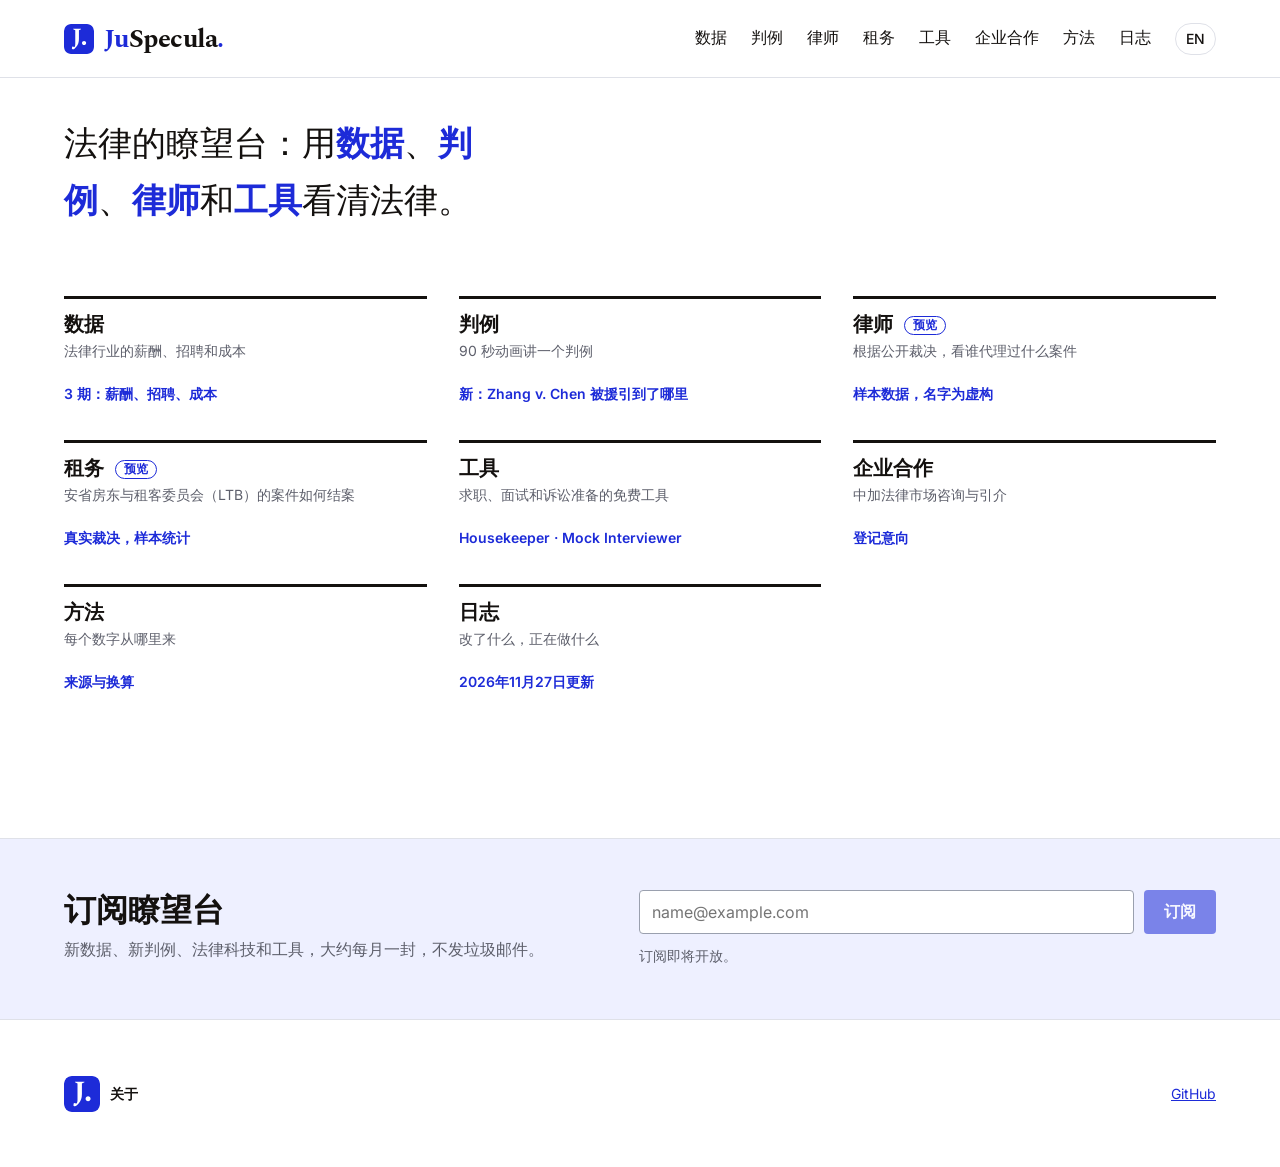
==== commit 99f12987: "Logo: J. drawn in Spectral as vector paths, matching the wordmark Co-Authored-By: Claude Opus 5.5 <n" ====
--- a/zh/index.html
+++ b/zh/index.html
@@ -12,15 +12,15 @@
 <link rel="canonical" href="https://juspecula.com/zh/">
 <link rel="alternate" hreflang="en" href="https://juspecula.com/">
 <link rel="alternate" hreflang="zh-Hans" href="https://juspecula.com/zh/">
-<link rel="icon" href="../logo.svg?v=3" type="image/svg+xml">
-<link rel="apple-touch-icon" href="../apple-touch-icon.png?v=3">
+<link rel="icon" href="../logo.svg?v=4" type="image/svg+xml">
+<link rel="apple-touch-icon" href="../apple-touch-icon.png?v=4">
 <link rel="preconnect" href="https://fonts.googleapis.com">
 <link href="https://fonts.googleapis.com/css2?family=Spectral:wght@500;700&family=Inter:wght@400;500;600&display=swap" rel="stylesheet">
 <link rel="stylesheet" href="../style.css">
 </head>
 <body>
 <nav aria-label="主导航">
-  <a class="logo" href="#home"><img class="mark" src="../logo.svg?v=3" alt="" width="30" height="30"><b class="wm"><span>Ju</span>Specula<span>.</span></b></a>
+  <a class="logo" href="#home"><img class="mark" src="../logo.svg?v=4" alt="" width="30" height="30"><b class="wm"><span>Ju</span>Specula<span>.</span></b></a>
   <a class="l" href="#data">数据</a>
   <a class="l" href="#cases">判例</a>
   <a class="l" href="#lawyers">律师</a>
@@ -412,7 +412,7 @@
 </section>
 
 <footer class="band">
-  <div class="wrap fwrap"><a class="flogo" href="#about" aria-label="关于 JuSpecula"><img src="../logo.svg?v=3" alt="" width="36" height="36"><span>关于</span></a><a href="https://github.com/Frikasong">GitHub</a></div>
+  <div class="wrap fwrap"><a class="flogo" href="#about" aria-label="关于 JuSpecula"><img src="../logo.svg?v=4" alt="" width="36" height="36"><span>关于</span></a><a href="https://github.com/Frikasong">GitHub</a></div>
 </footer>
 
 <script src="../data.js"></script>
